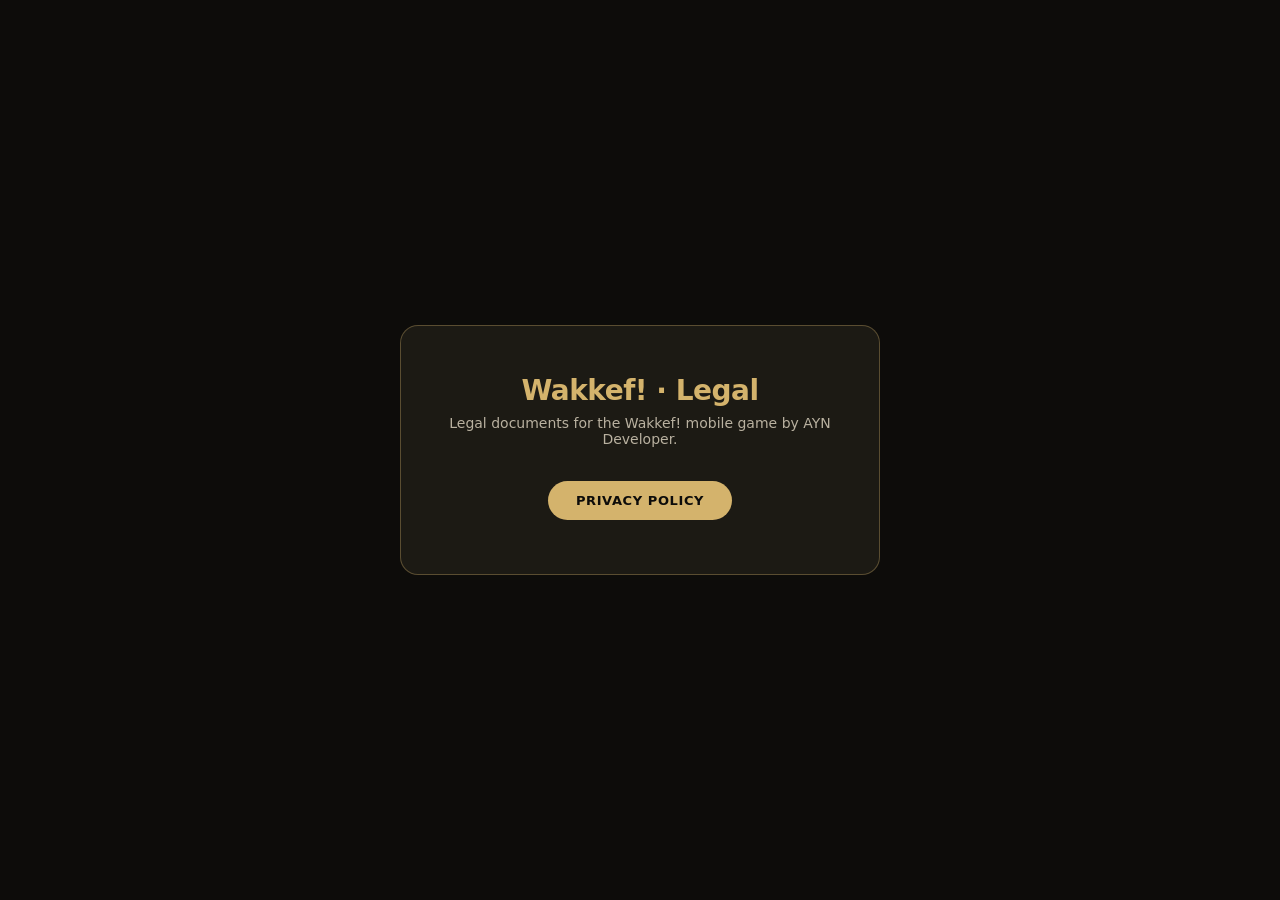
==== index.html @ 8e21ee26 "Initial commit: Privacy Policy (EN/AR)" ====
<!DOCTYPE html>
<html lang="en">
<head>
  <meta charset="UTF-8" />
  <meta name="viewport" content="width=device-width, initial-scale=1.0" />
  <title>Wakkef! · Legal</title>
  <style>
    * { box-sizing: border-box; }
    body {
      margin: 0;
      background: #0d0c0a;
      color: #f5efe2;
      font-family: system-ui, -apple-system, sans-serif;
      min-height: 100vh;
      display: grid;
      place-items: center;
      padding: 24px;
    }
    .card {
      max-width: 480px;
      text-align: center;
      padding: 48px 36px;
      background: #1c1a14;
      border: 1px solid #d4b36c55;
      border-radius: 18px;
    }
    h1 { font-size: 28px; margin: 0 0 8px; color: #d4b36c; letter-spacing: -0.5px; }
    p { color: #b9b1a0; margin: 0 0 28px; font-size: 14px; }
    a {
      display: inline-block;
      padding: 12px 28px;
      background: #d4b36c;
      color: #0d0c0a;
      text-decoration: none;
      border-radius: 999px;
      font-weight: 800;
      font-size: 13px;
      letter-spacing: 0.6px;
      text-transform: uppercase;
      margin: 6px;
    }
    a:hover { opacity: 0.85; }
  </style>
</head>
<body>
  <div class="card">
    <h1>Wakkef! · Legal</h1>
    <p>Legal documents for the Wakkef! mobile game by AYN Developer.</p>
    <a href="./privacy/">Privacy Policy</a>
  </div>
</body>
</html>
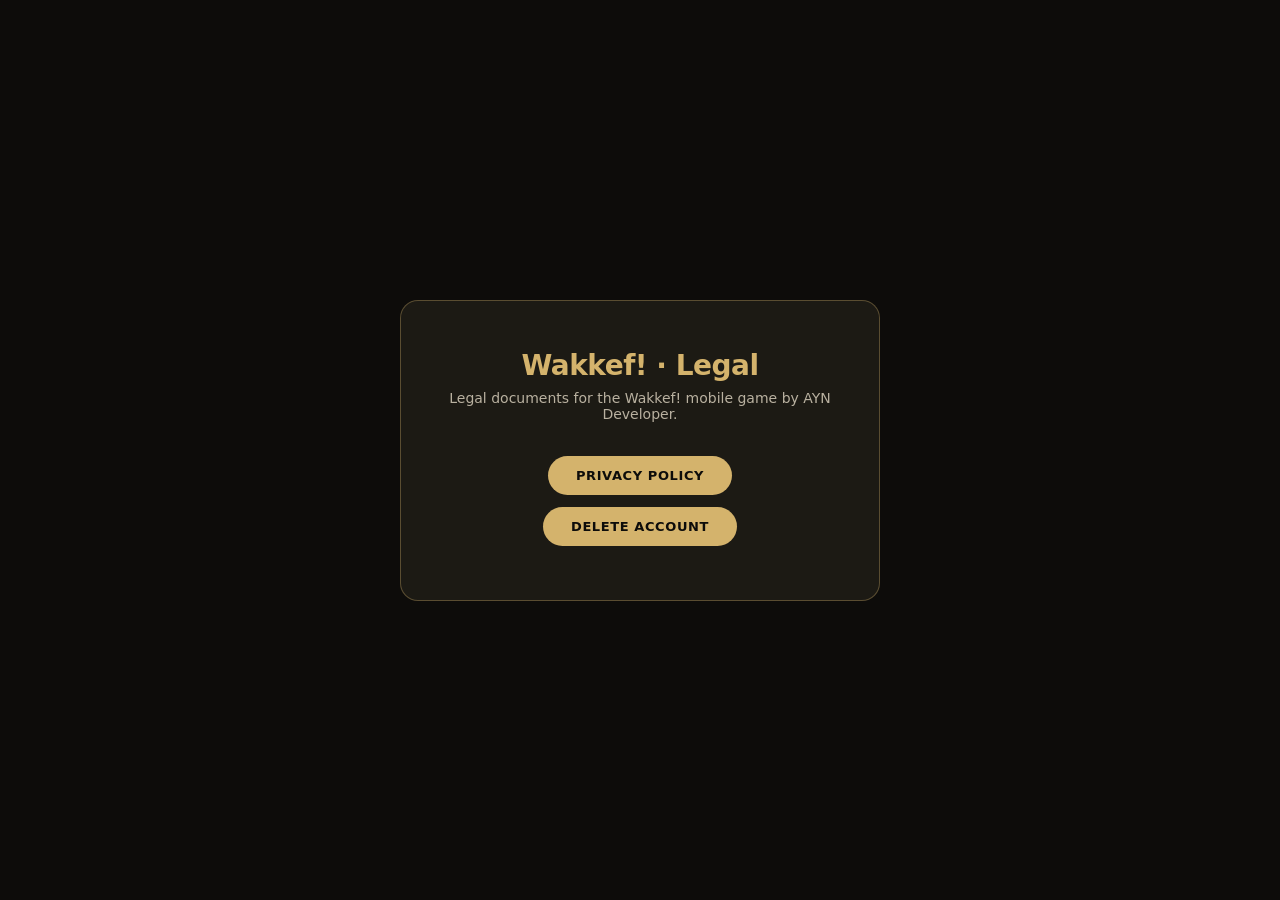
==== commit f21d0928: "Add Delete Account request page (EN/AR)" ====
--- a/index.html
+++ b/index.html
@@ -47,6 +47,7 @@
     <h1>Wakkef! · Legal</h1>
     <p>Legal documents for the Wakkef! mobile game by AYN Developer.</p>
     <a href="./privacy/">Privacy Policy</a>
+    <a href="./delete-account/">Delete Account</a>
   </div>
 </body>
 </html>
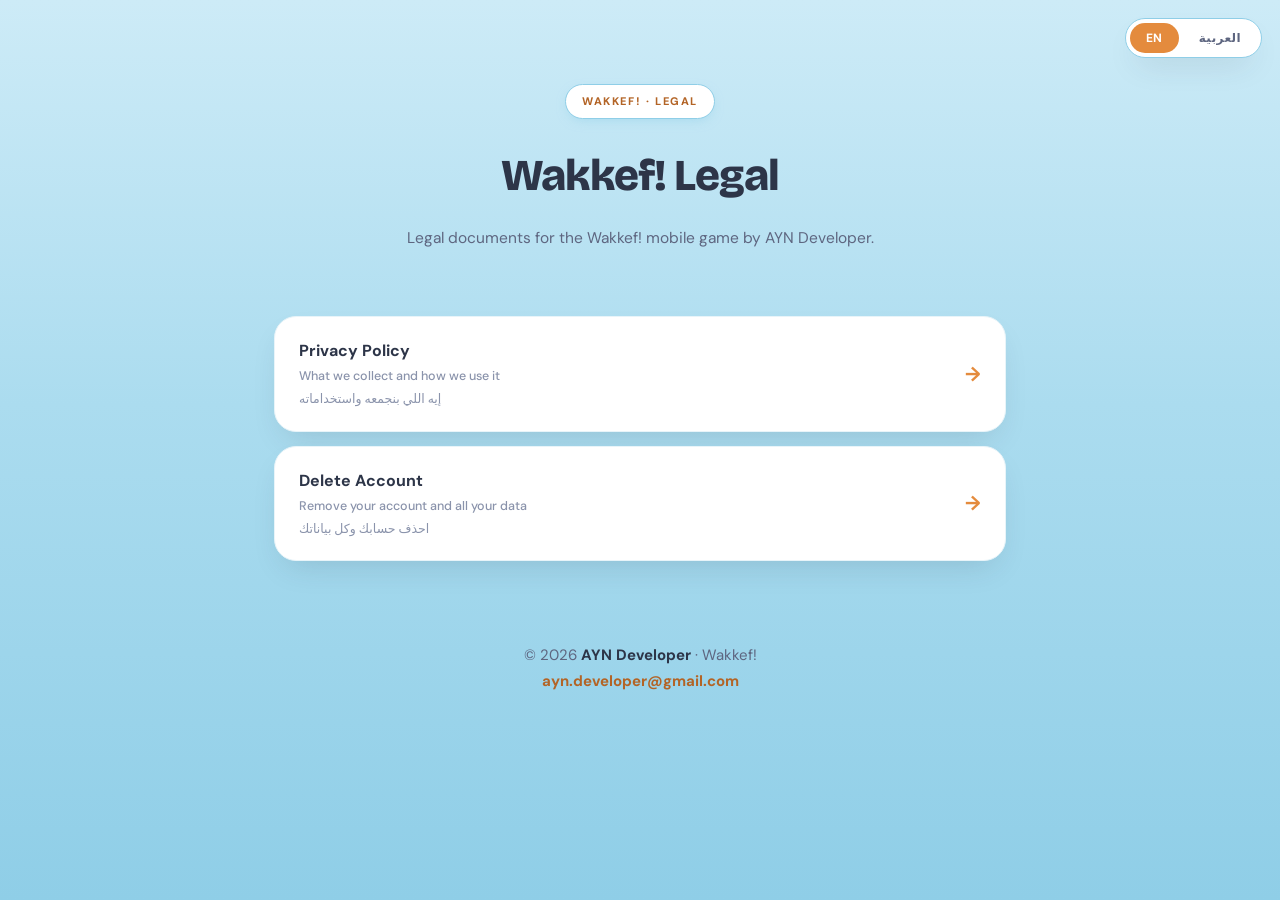
==== commit 85f9c222: "Redesign in Wakkef!'s Storybook theme; fix stale Firebase facts; add Apple Sign-In Visual: replaced " ====
--- a/index.html
+++ b/index.html
@@ -3,51 +3,83 @@
 <head>
   <meta charset="UTF-8" />
   <meta name="viewport" content="width=device-width, initial-scale=1.0" />
+  <meta name="robots" content="index,follow" />
   <title>Wakkef! · Legal</title>
-  <style>
-    * { box-sizing: border-box; }
-    body {
-      margin: 0;
-      background: #0d0c0a;
-      color: #f5efe2;
-      font-family: system-ui, -apple-system, sans-serif;
-      min-height: 100vh;
-      display: grid;
-      place-items: center;
-      padding: 24px;
+  <meta name="description" content="Legal documents for the Wakkef! mobile game by AYN Developer — Privacy Policy and Account Deletion." />
+  <link rel="preconnect" href="https://fonts.googleapis.com" />
+  <link rel="preconnect" href="https://fonts.gstatic.com" crossorigin />
+  <link
+    href="https://fonts.googleapis.com/css2?family=Bricolage+Grotesque:opsz,wght@12..96,400..800&family=DM+Sans:wght@400;500;600;700;800&family=Cairo:wght@400;600;800;900&family=El+Messiri:wght@600;700&display=swap"
+    rel="stylesheet"
+  />
+  <link rel="stylesheet" href="assets/style.css" />
+</head>
+<body class="en">
+  <div class="lang-toggle">
+    <button id="btn-en" class="active" onclick="setLang('en')">EN</button>
+    <button id="btn-ar" onclick="setLang('ar')">العربية</button>
+  </div>
+
+  <div class="page">
+    <header class="hero">
+      <span class="badge lang-en">Wakkef! · Legal</span>
+      <span class="badge lang-ar">وقّف! · القانونية</span>
+
+      <h1 class="lang-en">Wakkef! Legal</h1>
+      <h1 class="lang-ar">المستندات القانونية</h1>
+
+      <p class="subtitle lang-en">
+        Legal documents for the Wakkef! mobile game by AYN Developer.
+      </p>
+      <p class="subtitle lang-ar">
+        المستندات القانونية الخاصة بلعبة وقّف! من AYN Developer.
+      </p>
+    </header>
+
+    <div class="hub-links">
+      <a href="privacy/">
+        <span>
+          <span class="lang-en">Privacy Policy</span>
+          <span class="lang-ar">سياسة الخصوصية</span>
+          <span class="sub lang-en">What we collect and how we use it</span>
+          <span class="sub lang-ar">إيه اللي بنجمعه واستخداماته</span>
+        </span>
+        <span class="arrow">→</span>
+      </a>
+      <a href="delete-account/">
+        <span>
+          <span class="lang-en">Delete Account</span>
+          <span class="lang-ar">حذف الحساب</span>
+          <span class="sub lang-en">Remove your account and all your data</span>
+          <span class="sub lang-ar">احذف حسابك وكل بياناتك</span>
+        </span>
+        <span class="arrow">→</span>
+      </a>
+    </div>
+
+    <footer>
+      <p>
+        © 2026 <strong>AYN Developer</strong> · Wakkef!
+        <br />
+        <a href="mailto:ayn.developer@gmail.com">ayn.developer@gmail.com</a>
+      </p>
+    </footer>
+  </div>
+
+  <script>
+    function setLang(lang) {
+      document.body.className = lang;
+      document.documentElement.lang = lang === 'ar' ? 'ar' : 'en';
+      document.getElementById('btn-en').classList.toggle('active', lang === 'en');
+      document.getElementById('btn-ar').classList.toggle('active', lang === 'ar');
+      try { localStorage.setItem('wakkef.legal.lang', lang); } catch (e) {}
     }
-    .card {
-      max-width: 480px;
-      text-align: center;
-      padding: 48px 36px;
-      background: #1c1a14;
-      border: 1px solid #d4b36c55;
-      border-radius: 18px;
-    }
-    h1 { font-size: 28px; margin: 0 0 8px; color: #d4b36c; letter-spacing: -0.5px; }
-    p { color: #b9b1a0; margin: 0 0 28px; font-size: 14px; }
-    a {
-      display: inline-block;
-      padding: 12px 28px;
-      background: #d4b36c;
-      color: #0d0c0a;
-      text-decoration: none;
-      border-radius: 999px;
-      font-weight: 800;
-      font-size: 13px;
-      letter-spacing: 0.6px;
-      text-transform: uppercase;
-      margin: 6px;
-    }
-    a:hover { opacity: 0.85; }
-  </style>
-</head>
-<body>
-  <div class="card">
-    <h1>Wakkef! · Legal</h1>
-    <p>Legal documents for the Wakkef! mobile game by AYN Developer.</p>
-    <a href="./privacy/">Privacy Policy</a>
-    <a href="./delete-account/">Delete Account</a>
-  </div>
+    (function () {
+      let saved = null;
+      try { saved = localStorage.getItem('wakkef.legal.lang'); } catch (e) {}
+      const initial = saved || (navigator.language && navigator.language.startsWith('ar') ? 'ar' : 'en');
+      setLang(initial);
+    })();
+  </script>
 </body>
 </html>
--- a/assets/style.css
+++ b/assets/style.css
@@ -0,0 +1,278 @@
+/* Wakkef! · Legal pages — Storybook theme
+   Matches the in-app "Storybook" palette (lib/core/theme/wakkef_theme.dart):
+   sky gradient, white cards, orange accent, Bricolage Grotesque + DM Sans. */
+
+:root {
+  --sky-1: #cdebf7;
+  --sky-2: #abdcef;
+  --sky-3: #8fcee7;
+  --surface: #ffffff;
+  --surface-variant: #e8f4f9;
+  --ink: #2d3548;
+  --ink-soft: #5e6680;
+  --ink-faint: #8a93ab;
+  --accent: #e48b3d;
+  --accent-deep: #b36426;
+  --accent-soft: #e48b3d1f;
+  --border: #8fcee7;
+  --alert: #e05c5c;
+  --alert-soft: #e05c5c14;
+  --alert-border: #e05c5c55;
+  --good: #2e9e5b;
+  --good-soft: #2e9e5b14;
+  --good-border: #2e9e5b40;
+  --radius: 22px;
+  --maxw: 780px;
+  --shadow: 0 14px 32px -12px rgba(45, 53, 72, 0.18);
+}
+
+* { box-sizing: border-box; }
+
+html, body {
+  margin: 0;
+  padding: 0;
+  min-height: 100%;
+  background: linear-gradient(180deg, var(--sky-1) 0%, var(--sky-2) 45%, var(--sky-3) 100%);
+  background-attachment: fixed;
+  color: var(--ink);
+  font-family: 'DM Sans', system-ui, -apple-system, sans-serif;
+  line-height: 1.7;
+  -webkit-font-smoothing: antialiased;
+}
+
+body.ar { direction: rtl; font-family: 'Cairo', system-ui, sans-serif; }
+body.ar .lang-en { display: none; }
+body.en .lang-ar { display: none; }
+
+.page { max-width: var(--maxw); margin: 0 auto; padding: 40px 24px 80px; }
+
+/* ── Header ───────────────────────────────────────────────── */
+.hero { text-align: center; padding: 44px 0 36px; margin-bottom: 8px; }
+
+.badge {
+  display: inline-block;
+  padding: 7px 16px;
+  background: var(--surface);
+  border: 1.5px solid var(--border);
+  border-radius: 999px;
+  font-size: 11px;
+  font-weight: 800;
+  letter-spacing: 1.6px;
+  color: var(--accent-deep);
+  text-transform: uppercase;
+  margin-bottom: 20px;
+  box-shadow: 0 4px 12px -4px rgba(143, 206, 231, 0.6);
+}
+
+h1 {
+  font-family: 'Bricolage Grotesque', system-ui, sans-serif;
+  font-optical-sizing: auto;
+  font-size: 44px;
+  font-weight: 800;
+  margin: 0 0 12px;
+  letter-spacing: -1px;
+  color: var(--ink);
+}
+body.ar h1 { font-family: 'El Messiri', 'Cairo', sans-serif; letter-spacing: 0; font-weight: 700; }
+
+.subtitle { color: var(--ink-soft); font-size: 15.5px; margin: 0 0 20px; max-width: 520px; margin-left: auto; margin-right: auto; }
+
+.updated {
+  display: inline-block;
+  color: var(--ink-faint);
+  font-size: 12px;
+  font-weight: 700;
+  letter-spacing: 0.6px;
+  text-transform: uppercase;
+  background: var(--surface-variant);
+  padding: 5px 14px;
+  border-radius: 999px;
+}
+
+/* ── Language toggle ──────────────────────────────────────── */
+.lang-toggle {
+  position: fixed;
+  top: 18px;
+  right: 18px;
+  background: var(--surface);
+  border: 1.5px solid var(--border);
+  border-radius: 999px;
+  padding: 4px;
+  display: flex;
+  gap: 4px;
+  z-index: 10;
+  box-shadow: var(--shadow);
+}
+body.ar .lang-toggle { right: auto; left: 18px; }
+
+.lang-toggle button {
+  background: transparent;
+  border: 0;
+  padding: 7px 16px;
+  border-radius: 999px;
+  color: var(--ink-soft);
+  cursor: pointer;
+  font-weight: 700;
+  font-size: 12px;
+  letter-spacing: 0.4px;
+  font-family: inherit;
+  transition: all 200ms ease;
+}
+.lang-toggle button.active { background: var(--accent); color: #fff; }
+.lang-toggle button:hover:not(.active) { color: var(--ink); }
+
+/* ── Sections / cards ─────────────────────────────────────── */
+section {
+  background: var(--surface);
+  border: 1.5px solid var(--surface-variant);
+  border-radius: var(--radius);
+  padding: 30px 30px 26px;
+  margin-bottom: 20px;
+  box-shadow: var(--shadow);
+}
+
+section h2 {
+  font-family: 'Bricolage Grotesque', system-ui, sans-serif;
+  font-size: 21px;
+  margin: 0 0 14px;
+  color: var(--accent-deep);
+  font-weight: 800;
+  letter-spacing: -0.2px;
+}
+body.ar section h2 { font-family: 'El Messiri', 'Cairo', sans-serif; font-weight: 700; }
+
+section h3 {
+  font-size: 14px;
+  margin: 22px 0 8px;
+  color: var(--ink);
+  font-weight: 800;
+  letter-spacing: 0.2px;
+}
+
+p, li { font-size: 15px; color: var(--ink-soft); margin: 10px 0; }
+
+ul, ol { padding-left: 22px; }
+body.ar ul, body.ar ol { padding-left: 0; padding-right: 22px; }
+li { margin: 6px 0; }
+
+strong { color: var(--ink); font-weight: 700; }
+
+code, .mono {
+  font-family: 'JetBrains Mono', ui-monospace, Menlo, monospace;
+  background: var(--accent-soft);
+  color: var(--accent-deep);
+  padding: 2px 8px;
+  border-radius: 6px;
+  font-size: 13px;
+}
+
+/* Disclaimer / important block */
+.disclaimer {
+  background: var(--alert-soft);
+  border: 1.5px solid var(--alert-border);
+}
+.disclaimer h3 {
+  color: var(--alert);
+  margin-top: 0;
+  font-size: 13px;
+  letter-spacing: 1px;
+  text-transform: uppercase;
+}
+.disclaimer p { color: var(--ink); font-size: 14px; }
+
+/* Friendly info block (delete-account "what happens" callout) */
+.info-box {
+  background: var(--good-soft);
+  border: 1.5px solid var(--good-border);
+  border-radius: var(--radius);
+  padding: 18px 22px;
+  margin: 22px 0;
+}
+.info-box p { color: var(--ink); font-size: 13.5px; margin: 4px 0; }
+.info-box strong { color: var(--good); }
+
+.step-num {
+  display: inline-flex;
+  align-items: center;
+  justify-content: center;
+  width: 26px;
+  height: 26px;
+  background: var(--accent-soft);
+  color: var(--accent-deep);
+  border-radius: 50%;
+  font-weight: 900;
+  font-size: 12px;
+  margin-right: 10px;
+  vertical-align: middle;
+}
+body.ar .step-num { margin-right: 0; margin-left: 10px; }
+
+.cta {
+  background: linear-gradient(135deg, var(--accent), var(--accent-deep));
+  color: #fff;
+  padding: 14px 26px;
+  border-radius: 999px;
+  font-weight: 800;
+  text-decoration: none;
+  display: inline-block;
+  margin-top: 8px;
+  letter-spacing: 0.3px;
+  font-size: 13.5px;
+  box-shadow: 0 10px 24px -8px rgba(180, 100, 38, 0.55);
+  transition: transform 200ms ease;
+}
+.cta:hover { transform: translateY(-2px); }
+
+.table-wrap { overflow-x: auto; margin: 16px 0; }
+table { width: 100%; border-collapse: collapse; font-size: 13.5px; }
+th, td { text-align: left; padding: 11px 12px; border-bottom: 1px solid var(--surface-variant); }
+body.ar th, body.ar td { text-align: right; }
+th {
+  color: var(--accent-deep);
+  font-weight: 800;
+  font-size: 11.5px;
+  letter-spacing: 1px;
+  text-transform: uppercase;
+}
+td { color: var(--ink-soft); }
+td strong { color: var(--ink); }
+
+/* Landing hub (index.html) */
+.hub-links { display: flex; flex-direction: column; gap: 14px; margin-top: 8px; }
+.hub-links a {
+  display: flex;
+  align-items: center;
+  justify-content: space-between;
+  gap: 12px;
+  padding: 20px 24px;
+  background: var(--surface);
+  border: 1.5px solid var(--surface-variant);
+  border-radius: var(--radius);
+  color: var(--ink);
+  text-decoration: none;
+  font-weight: 700;
+  font-size: 16px;
+  box-shadow: var(--shadow);
+  transition: transform 200ms ease, border-color 200ms ease;
+}
+.hub-links a:hover { transform: translateY(-2px); border-color: var(--border); }
+.hub-links a span.arrow { color: var(--accent); font-size: 20px; }
+.hub-links a .sub { display: block; font-size: 12.5px; font-weight: 500; color: var(--ink-faint); margin-top: 2px; }
+
+/* Footer */
+footer {
+  text-align: center;
+  margin-top: 46px;
+  padding-top: 26px;
+  color: var(--ink-faint);
+  font-size: 12px;
+}
+footer a { color: var(--accent-deep); text-decoration: none; font-weight: 700; }
+footer a:hover { text-decoration: underline; }
+
+@media (max-width: 600px) {
+  .page { padding: 30px 18px 60px; }
+  h1 { font-size: 32px; }
+  section { padding: 24px 20px 20px; }
+  .hero { padding: 36px 0 26px; }
+}
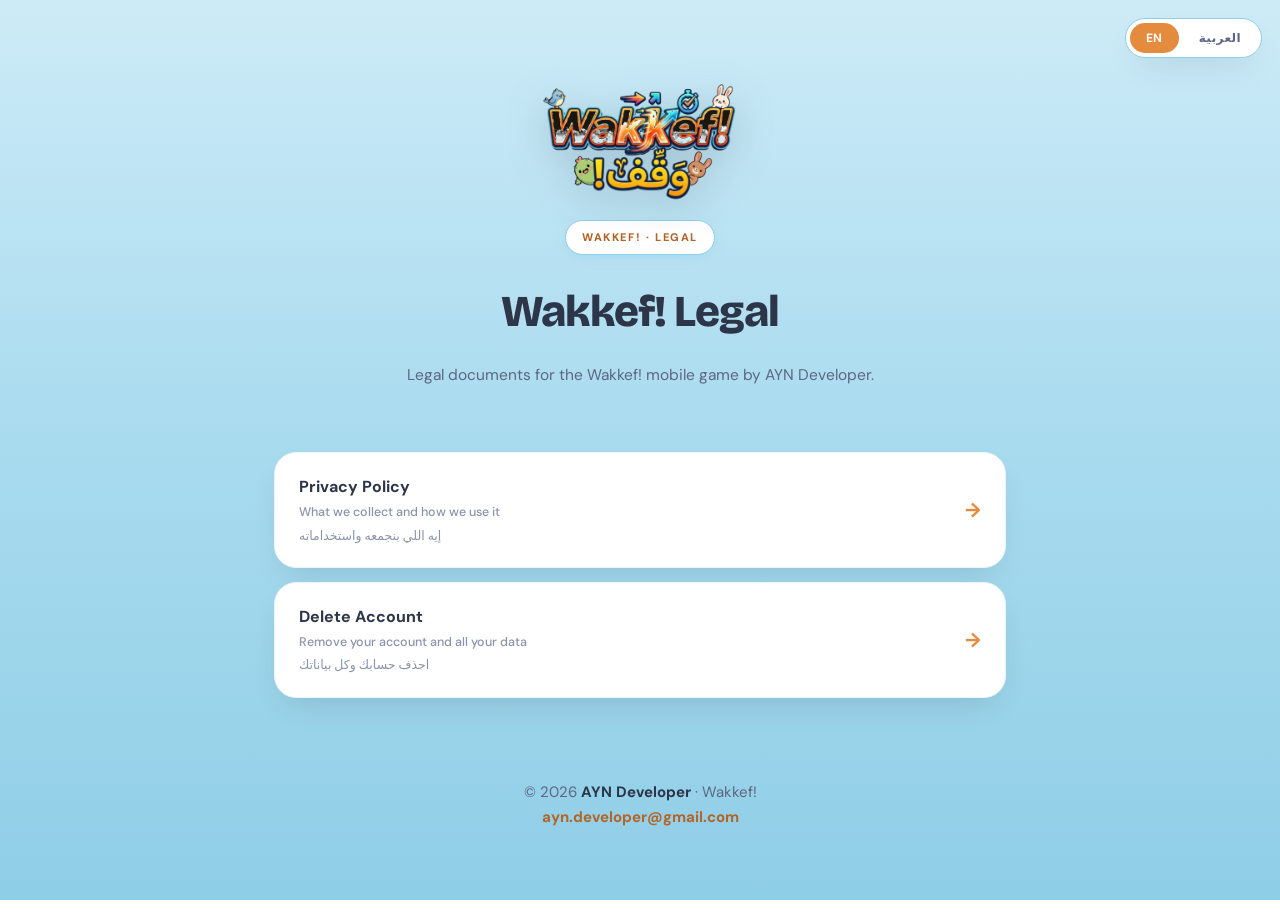
==== commit 54223ba3: "Add the Wakkef! logo to all 3 legal pages The redesign shipped without the actual app logo — just a " ====
--- a/index.html
+++ b/index.html
@@ -22,6 +22,8 @@
 
   <div class="page">
     <header class="hero">
+      <img class="logo" src="assets/logo.png" alt="Wakkef!" />
+
       <span class="badge lang-en">Wakkef! · Legal</span>
       <span class="badge lang-ar">وقّف! · القانونية</span>
 
--- a/assets/style.css
+++ b/assets/style.css
@@ -49,6 +49,14 @@
 /* ── Header ───────────────────────────────────────────────── */
 .hero { text-align: center; padding: 44px 0 36px; margin-bottom: 8px; }
 
+.logo {
+  display: block;
+  width: 200px;
+  height: auto;
+  margin: 0 auto 18px;
+  filter: drop-shadow(0 10px 20px rgba(45, 53, 72, 0.18));
+}
+
 .badge {
   display: inline-block;
   padding: 7px 16px;
